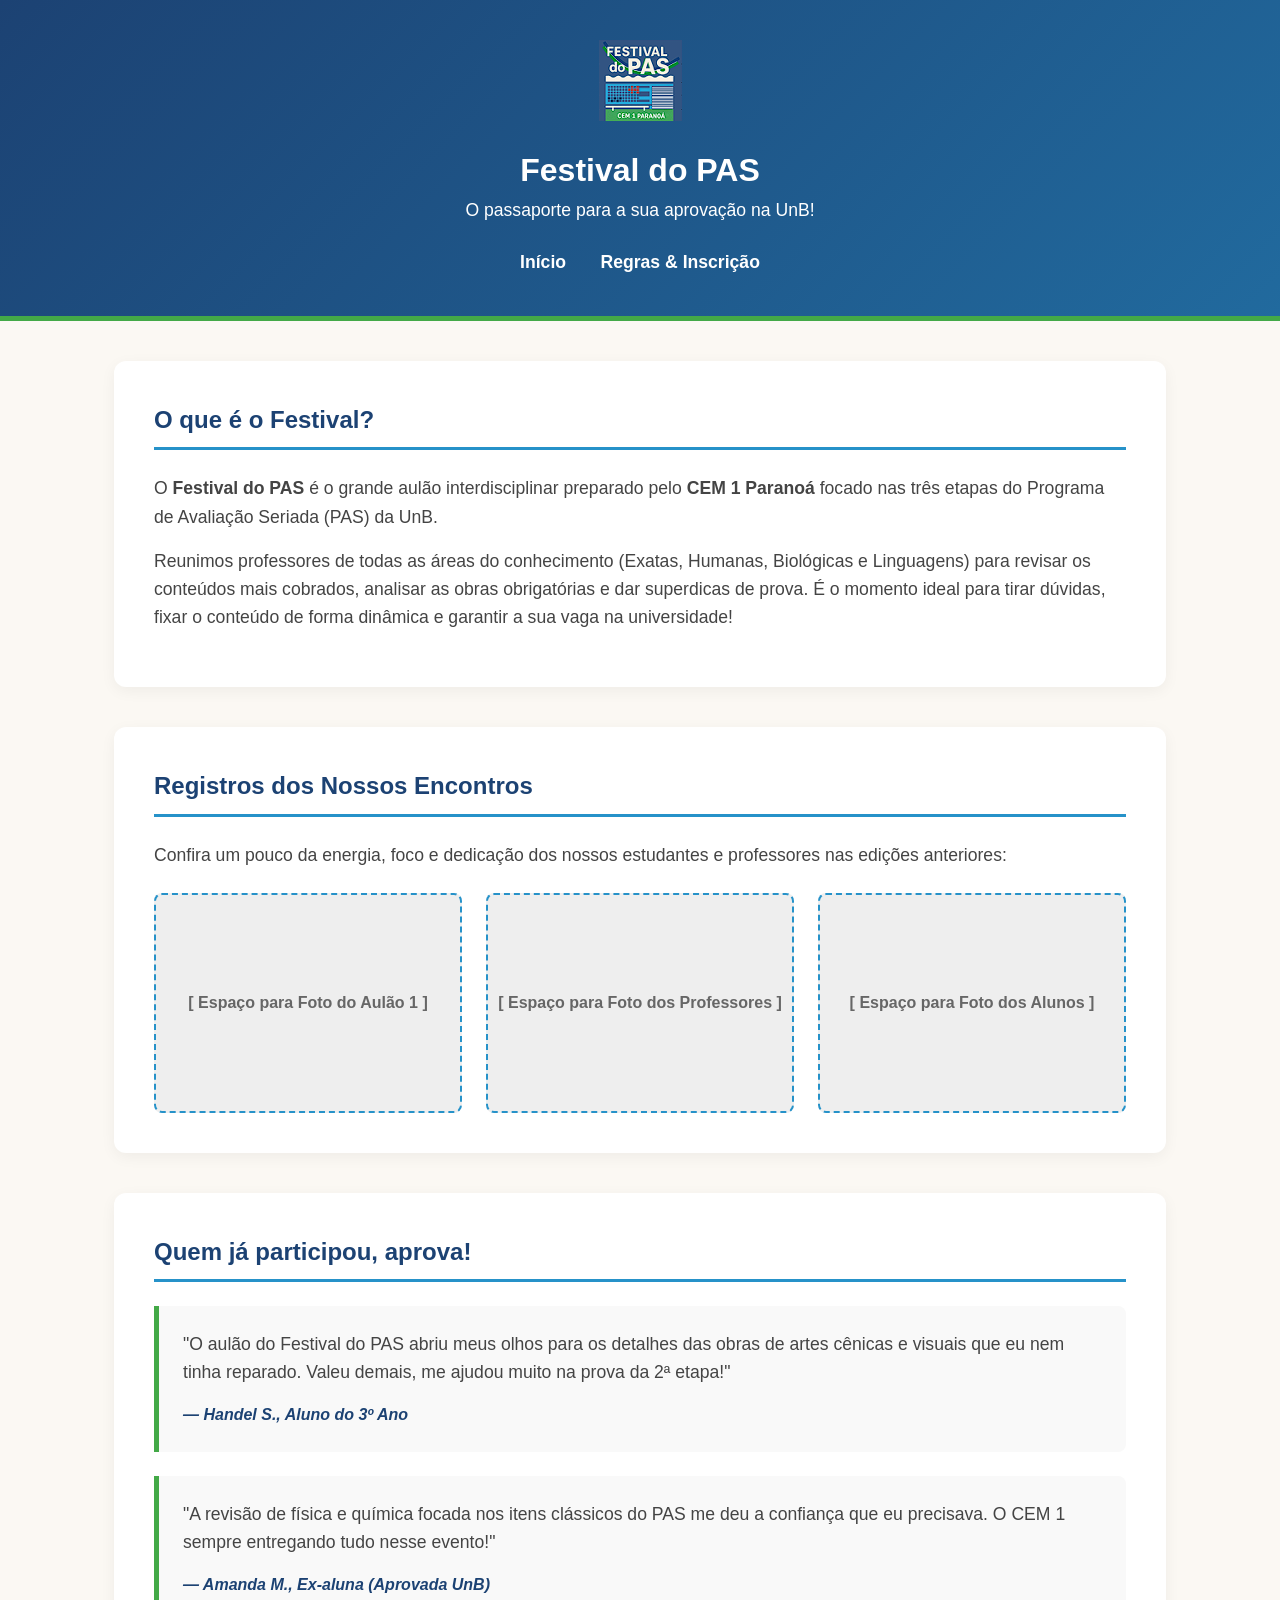
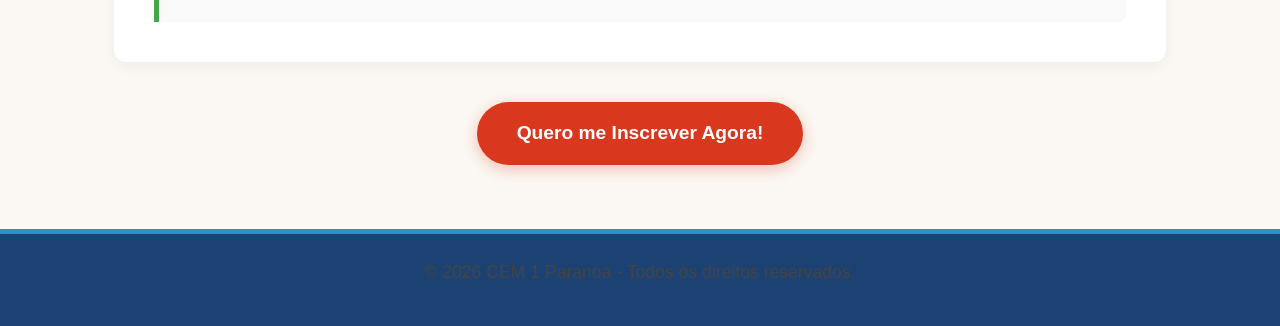
==== index.html @ 9ba29dab "Add files via upload" ====
<!DOCTYPE html>
<html lang="pt-br">
<head>
    <meta charset="UTF-8">
    <meta name="viewport" content="width=device-width, initial-scale=1.0">
    <title>Festival do PAS - CEM 1 Paranoá</title>
    <link rel="stylesheet" href="style.css">
</head>
<body>

    <header>
        <div class="logo-container">
            <img src="logo.png" alt="Logo Festival do PAS - CEM 1 Paranoá">
        </div>
        <h1>Festival do PAS</h1>
        <p style="color: white;">O passaporte para a sua aprovação na UnB!</p>
        <nav>
            <a href="index.html">Início</a>
            <a href="inscricao.html">Regras & Inscrição</a>
        </nav>
    </header>

    <div class="container">
        
        <section id="sobre" class="animar-entrada">
            <h2>O que é o Festival?</h2>
            <p>O <strong>Festival do PAS</strong> é o grande aulão interdisciplinar preparado pelo <strong>CEM 1 Paranoá</strong> focado nas três etapas do Programa de Avaliação Seriada (PAS) da UnB.</p>
            <p>Reunimos professores de todas as áreas do conhecimento (Exatas, Humanas, Biológicas e Linguagens) para revisar os conteúdos mais cobrados, analisar as obras obrigatórias e dar superdicas de prova. É o momento ideal para tirar dúvidas, fixar o conteúdo de forma dinâmica e garantir a sua vaga na universidade!</p>
        </section>

        <section id="fotos" class="animar-entrada">
            <h2>Registros dos Nossos Encontros</h2>
            <p>Confira um pouco da energia, foco e dedicação dos nossos estudantes e professores nas edições anteriores:</p>
            <div class="galeria">
                <div class="foto-card">[ Espaço para Foto do Aulão 1 ]</div>
                <div class="foto-card">[ Espaço para Foto dos Professores ]</div>
                <div class="foto-card">[ Espaço para Foto dos Alunos ]</div>
            </div>
        </section>

        <section id="relatos" class="animar-entrada">
            <h2>Quem já participou, aprova!</h2>
            <div class="relatos-container">
                <div class="relato-box">
                    <p>"O aulão do Festival do PAS abriu meus olhos para os detalhes das obras de artes cênicas e visuais que eu nem tinha reparado. Valeu demais, me ajudou muito na prova da 2ª etapa!"</p>
                    <em>— Handel S., Aluno do 3º Ano</em>
                </div>
                <div class="relato-box">
                    <p>"A revisão de física e química focada nos itens clássicos do PAS me deu a confiança que eu precisava. O CEM 1 sempre entregando tudo nesse evento!"</p>
                    <em>— Amanda M., Ex-aluna (Aprovada UnB)</em>
                </div>
            </div>
        </section>

        <div class="center-btn animar-entrada">
            <a href="inscricao.html" class="btn">Quero me Inscrever Agora!</a>
        </div>

    </div>

    <footer>
        <p>&copy; 2026 CEM 1 Paranoá - Todos os direitos reservados.</p>
    </footer>

    <script src="script.js"></script>
</body>
</html>
---- style.css ----
/* Paleta de Cores baseada na Logo do CEM 1 Paranoá */
:root {
    --azul-escuro: #1c4273;
    --azul-claro: #2692c9;
    --verde: #43a947;
    --vermelho: #d9381e;
    --bg-claro: #fbf8f3;
    --branco: #ffffff;
    --texto-escuro: #222222;
}

* {
    margin: 0;
    padding: 0;
    box-sizing: border-box;
    font-family: 'Segoe UI', Tahoma, Geneva, Verdana, sans-serif;
}

body {
    background-color: var(--bg-claro);
    color: var(--texto-escuro);
    line-height: 1.6;
    overflow-x: hidden; /* Evita barras de rolagem indesejadas nas animações */
}

/* Cabeçalho */
header {
    background: linear-gradient(-45deg, #1c4273, #2692c9, #1c4273);
    background-size: 400% 400%;
    animation: gradientBG 15s ease infinite; /* Gradiente que se move suavemente ao fundo */
    color: var(--branco);
    padding: 2.5rem 1.5rem;
    text-align: center;
    border-bottom: 5px solid var(--verde);
}

@keyframes gradientBG {
    0% { background-position: 0% 50%; }
    50% { background-position: 100% 50%; }
    100% { background-position: 0% 50%; }
}

.logo-container img {
    max-width: 180px;
    height: auto;
    margin-bottom: 1rem;
    transition: transform 0.5s cubic-bezier(0.175, 0.885, 0.32, 1.275);
}

.logo-container img:hover {
    transform: scale(1.08) rotate(2deg); /* Logo ganha vida ao passar o mouse */
}

nav {
    margin-top: 1.5rem;
}

nav a {
    color: var(--branco);
    text-decoration: none;
    margin: 0 15px;
    font-weight: bold;
    font-size: 1.1rem;
    position: relative;
    padding-bottom: 5px;
    transition: color 0.3s;
}

/* Linha dinâmica sob os links do menu */
nav a::after {
    content: '';
    position: absolute;
    width: 0;
    height: 3px;
    bottom: 0;
    left: 0;
    background-color: var(--verde);
    transition: width 0.3s ease;
}

nav a:hover::after {
    width: 100%;
}

nav a:hover {
    color: var(--branco);
}

/* Containers de Conteúdo */
.container {
    max-width: 1100px;
    margin: 2.5rem auto;
    padding: 0 1.5rem;
}

section {
    background: var(--branco);
    padding: 2.5rem;
    border-radius: 12px;
    box-shadow: 0 4px 15px rgba(0,0,0,0.05);
    margin-bottom: 2.5rem;
    transition: transform 0.3s ease, box-shadow 0.3s ease;
}

section:hover {
    box-shadow: 0 8px 25px rgba(0,0,0,0.1); /* Sombra mais profunda no hover */
}

h2 {
    color: var(--azul-escuro);
    margin-bottom: 1.5rem;
    border-bottom: 3px solid var(--azul-claro);
    padding-bottom: 0.5rem;
}

p {
    margin-bottom: 1rem;
    font-size: 1.1rem;
    color: #444;
}

/* Botões */
.btn {
    display: inline-block;
    background-color: var(--vermelho);
    color: var(--branco);
    padding: 1rem 2.5rem;
    text-decoration: none;
    font-weight: bold;
    font-size: 1.2rem;
    border-radius: 50px; /* Botão mais arredondado e moderno */
    text-align: center;
    transition: all 0.3s cubic-bezier(0.175, 0.885, 0.32, 1.275);
    box-shadow: 0 4px 15px rgba(217, 56, 30, 0.3);
}

.btn:hover {
    background-color: #b82e18;
    transform: translateY(-4px);
    box-shadow: 0 8px 25px rgba(217, 56, 30, 0.5);
}

.btn:active {
    transform: translateY(-1px);
}

.center-btn {
    text-align: center;
    margin-top: 2rem;
}

/* Seção de Fotos (Grid) */
.galeria {
    display: grid;
    grid-template-columns: repeat(auto-fit, minmax(280px, 1fr));
    gap: 1.5rem;
    margin-top: 1.5rem;
}

.foto-card {
    background: #eee;
    height: 220px;
    border-radius: 8px;
    display: flex;
    align-items: center;
    justify-content: center;
    color: #666;
    font-weight: bold;
    border: 2px dashed var(--azul-claro);
    transition: all 0.3s ease;
    cursor: pointer;
}

.foto-card:hover {
    background: #e2e8f0;
    transform: translateY(-5px);
    border-color: var(--azul-escuro);
    color: var(--azul-escuro);
}

/* Seção de Relatos */
.relatos-container {
    display: flex;
    flex-direction: column;
    gap: 1.5rem;
}

.relato-box {
    border-left: 5px solid var(--verde);
    background: #f9f9f9;
    padding: 1.5rem;
    border-radius: 0 8px 8px 0;
    transition: transform 0.3s ease;
}

.relato-box:hover {
    transform: translateX(5px); /* Desloca sutilmente para o lado */
}

.relato-box em {
    display: block;
    margin-top: 0.5rem;
    color: var(--azul-escuro);
    font-weight: bold;
}

/* Tabela de Horários */
table {
    width: 100%;
    border-collapse: collapse;
    margin: 1.5rem 0;
    border-radius: 8px;
    overflow: hidden;
    box-shadow: 0 2px 8px rgba(0,0,0,0.05);
}

th, td {
    padding: 14px;
    text-align: left;
    transition: background-color 0.2s;
}

th {
    background-color: var(--azul-escuro);
    color: var(--branco);
    border: none;
}

td {
    border-bottom: 1px solid #eee;
}

tr:nth-child(even) {
    background-color: #f8fafc;
}

tr:hover td {
    background-color: rgba(38, 146, 201, 0.1); /* Ilumina a linha da tabela sob o mouse */
}

/* Rodapé */
footer {
    background-color: var(--azul-escuro);
    color: var(--branco);
    text-align: center;
    padding: 1.5rem;
    margin-top: 4rem;
    border-top: 5px solid var(--azul-claro);
}

/* --- CLASSES DE ANIMAÇÃO PARA O JAVASCRIPT --- */
.animar-entrada {
    opacity: 0;
    transform: translateY(40px);
    transition: opacity 0.8s ease-out, transform 0.8s ease-out;
}

.animar-entrada.visivel {
    opacity: 1;
    transform: translateY(0);
}
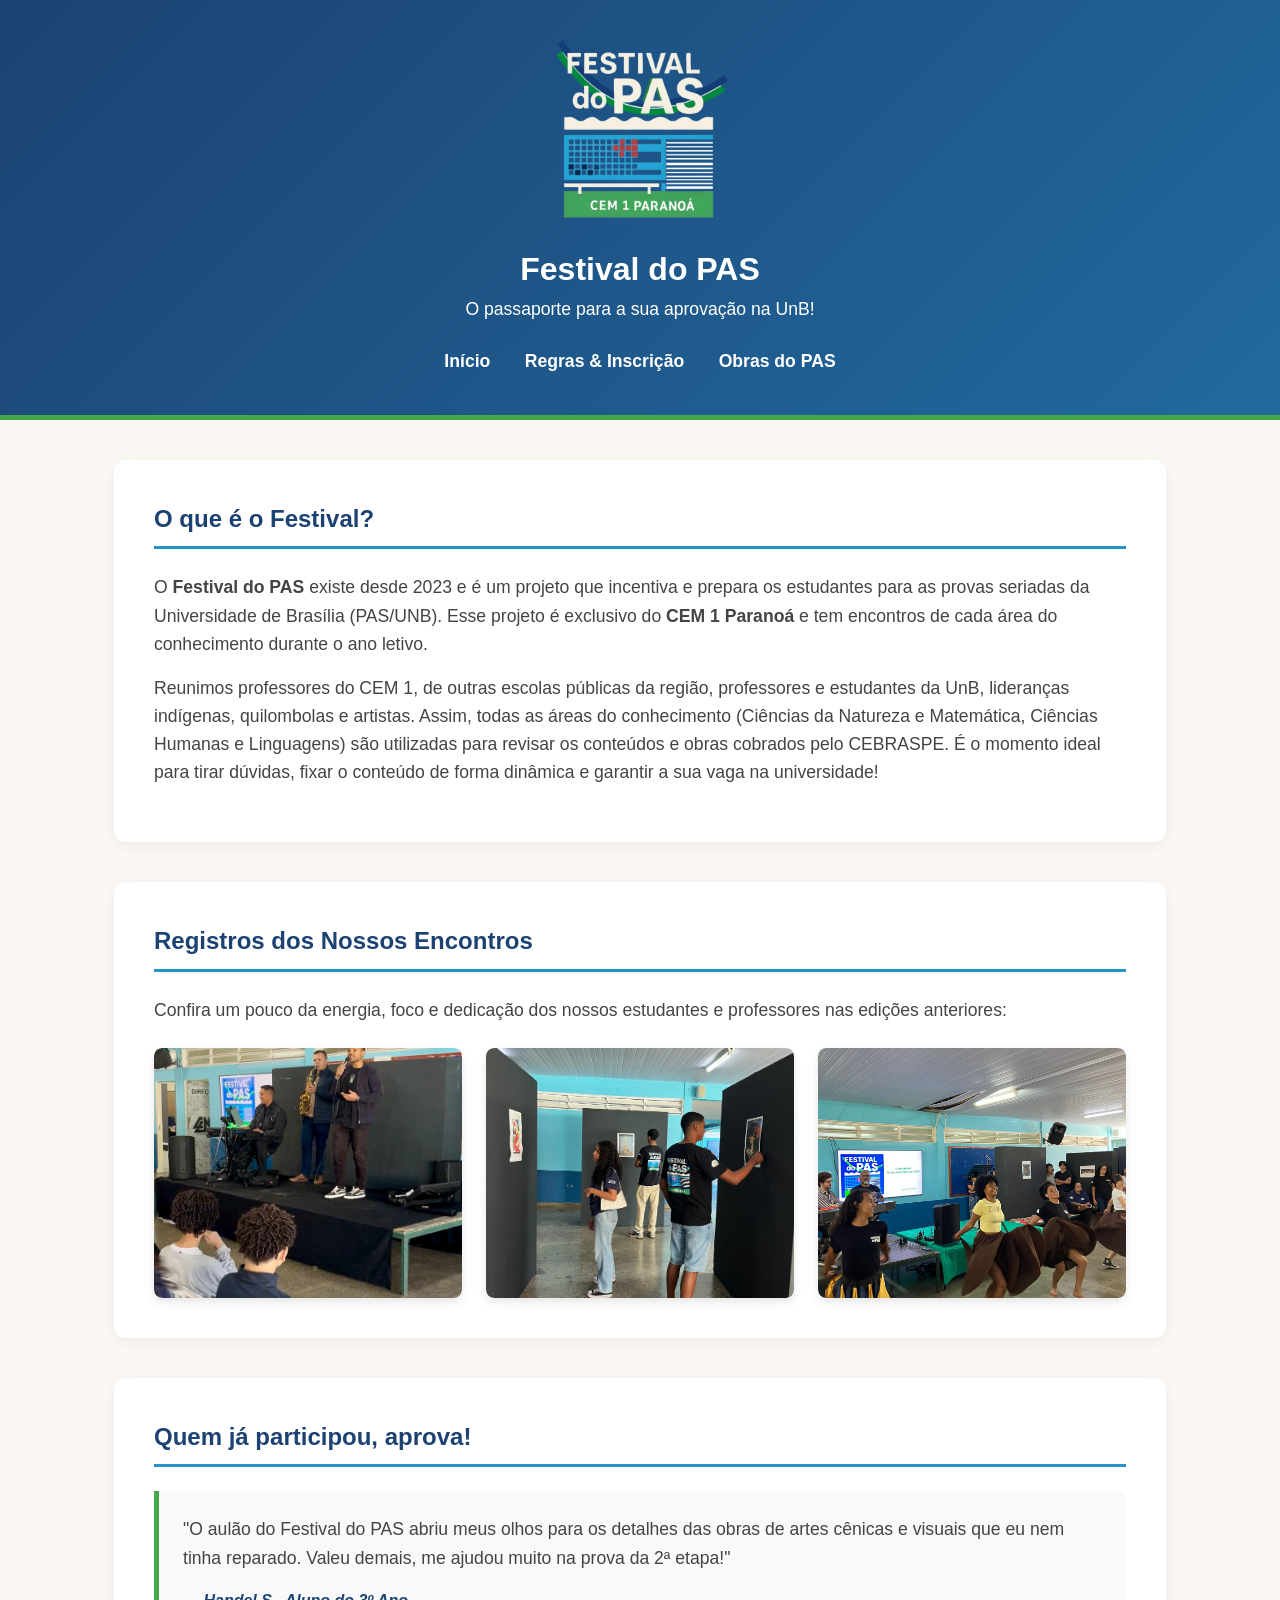
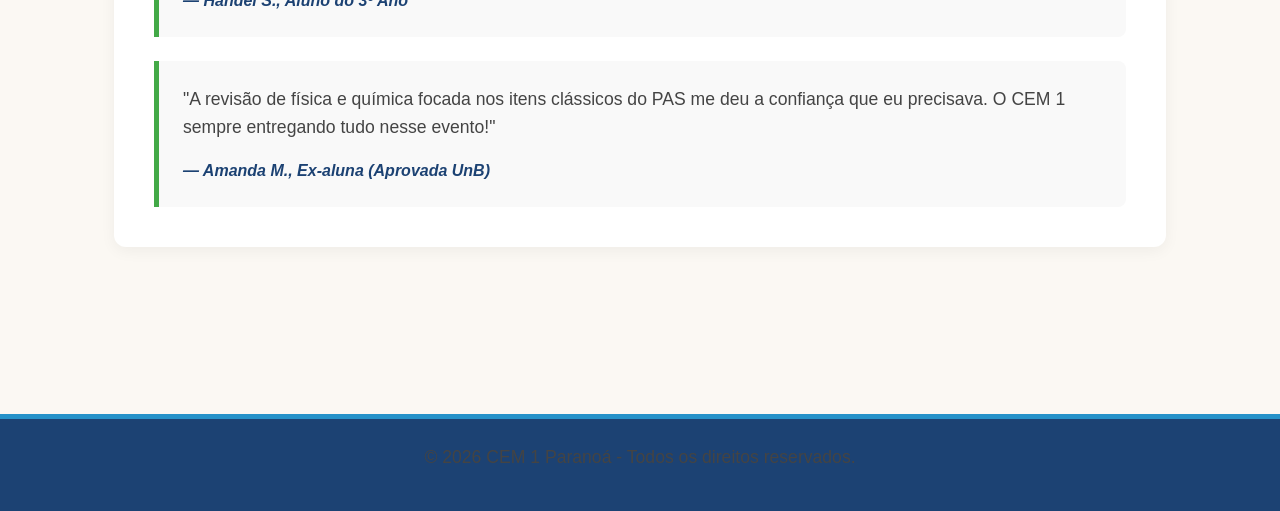
==== commit b725b90e: "Add files via upload" ====
--- a/index.html
+++ b/index.html
@@ -17,6 +17,7 @@
         <nav>
             <a href="index.html">Início</a>
             <a href="inscricao.html">Regras & Inscrição</a>
+            <a href="obras_pas.html">Obras do PAS</a>
         </nav>
     </header>
 
@@ -24,18 +25,15 @@
         
         <section id="sobre" class="animar-entrada">
             <h2>O que é o Festival?</h2>
-            <p>O <strong>Festival do PAS</strong> é o grande aulão interdisciplinar preparado pelo <strong>CEM 1 Paranoá</strong> focado nas três etapas do Programa de Avaliação Seriada (PAS) da UnB.</p>
-            <p>Reunimos professores de todas as áreas do conhecimento (Exatas, Humanas, Biológicas e Linguagens) para revisar os conteúdos mais cobrados, analisar as obras obrigatórias e dar superdicas de prova. É o momento ideal para tirar dúvidas, fixar o conteúdo de forma dinâmica e garantir a sua vaga na universidade!</p>
+            <p>O <strong>Festival do PAS</strong> existe desde 2023 e é um projeto que incentiva e prepara os estudantes para as provas seriadas da Universidade de Brasília (PAS/UNB). Esse projeto é exclusivo do <strong>CEM 1 Paranoá</strong> e tem encontros de cada área do conhecimento durante o ano letivo.</p>
+            <p>Reunimos professores do CEM 1, de outras escolas públicas da região, professores e estudantes da UnB, lideranças indígenas, quilombolas e artistas. Assim, todas as áreas do conhecimento (Ciências da Natureza e Matemática, Ciências Humanas e Linguagens) são utilizadas para revisar os conteúdos e obras cobrados pelo CEBRASPE. É o momento ideal para tirar dúvidas, fixar o conteúdo de forma dinâmica e garantir a sua vaga na universidade!</p>
         </section>
 
         <section id="fotos" class="animar-entrada">
             <h2>Registros dos Nossos Encontros</h2>
             <p>Confira um pouco da energia, foco e dedicação dos nossos estudantes e professores nas edições anteriores:</p>
-            <div class="galeria">
-                <div class="foto-card">[ Espaço para Foto do Aulão 1 ]</div>
-                <div class="foto-card">[ Espaço para Foto dos Professores ]</div>
-                <div class="foto-card">[ Espaço para Foto dos Alunos ]</div>
-            </div>
+            
+            <div class="galeria" id="galeria-fotos"></div>
         </section>
 
         <section id="relatos" class="animar-entrada">
--- a/style.css
+++ b/style.css
@@ -159,23 +159,20 @@
 
 .foto-card {
     background: #eee;
-    height: 220px;
+    height: 250px; /* Ajustado para padrão fixo */
     border-radius: 8px;
     display: flex;
     align-items: center;
     justify-content: center;
-    color: #666;
-    font-weight: bold;
-    border: 2px dashed var(--azul-claro);
+    overflow: hidden;
+    box-shadow: 0 4px 8px rgba(0,0,0,0.1);
     transition: all 0.3s ease;
     cursor: pointer;
 }
 
 .foto-card:hover {
-    background: #e2e8f0;
     transform: translateY(-5px);
-    border-color: var(--azul-escuro);
-    color: var(--azul-escuro);
+    box-shadow: 0 8px 16px rgba(0,0,0,0.15);
 }
 
 /* Seção de Relatos */
@@ -258,4 +255,16 @@
 .animar-entrada.visivel {
     opacity: 1;
     transform: translateY(0);
+}
+
+.foto-galeria {
+    width: 100%;       
+    height: 100%;     
+    object-fit: cover; /* Corta proporcionalmente sem distorcer */
+    border-radius: 8px; 
+    transition: transform 0.5s ease;
+}
+
+.foto-card:hover .foto-galeria {
+    transform: scale(1.04);
 }
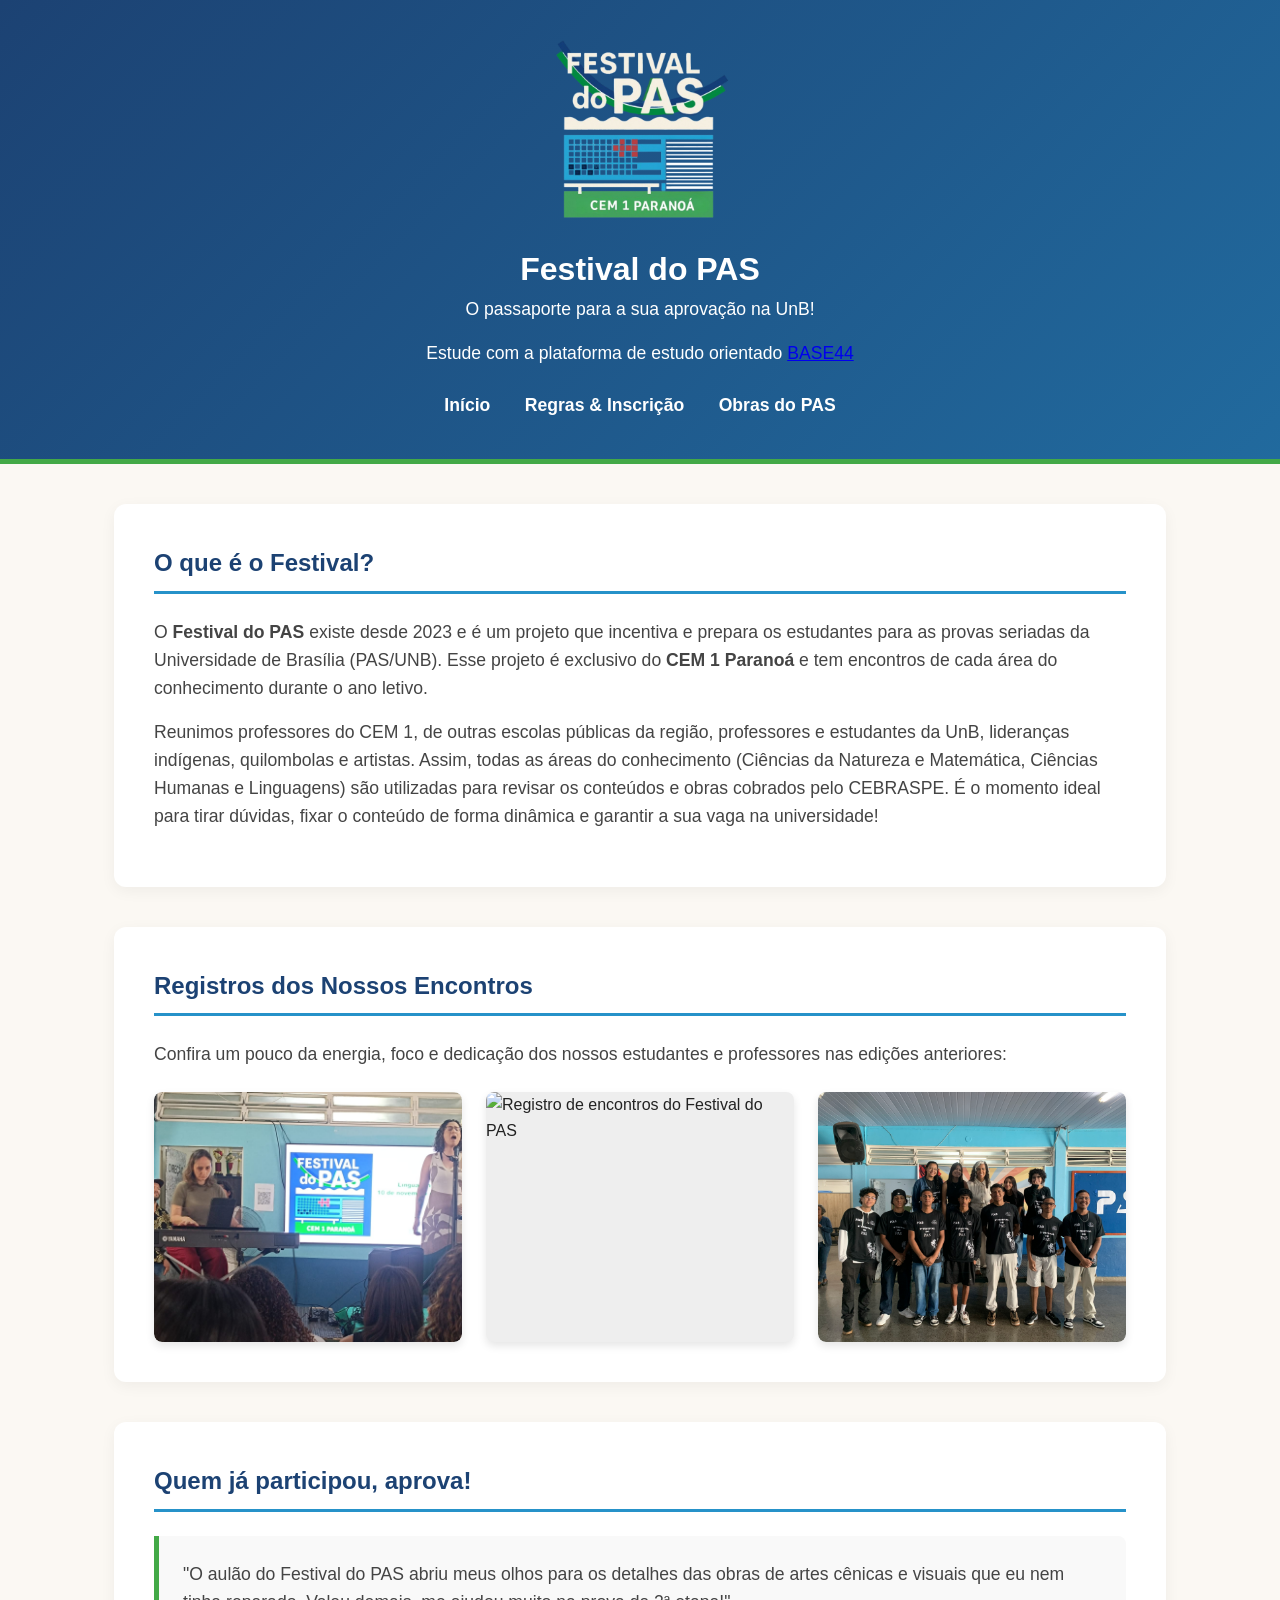
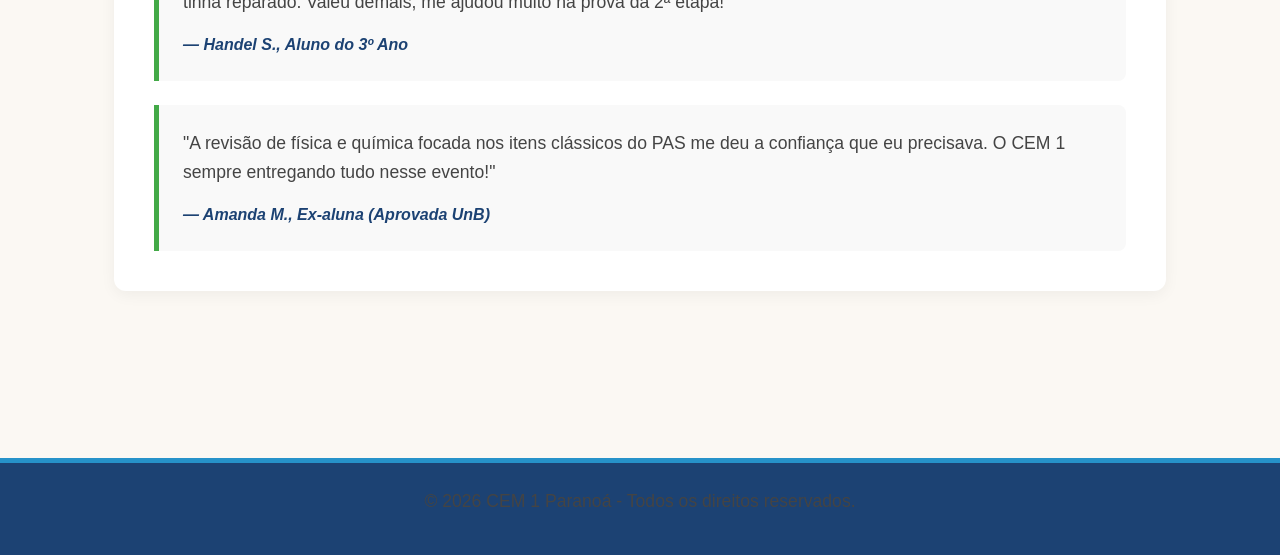
==== commit 6276256a: "Add files via upload" ====
--- a/index.html
+++ b/index.html
@@ -14,6 +14,7 @@
         </div>
         <h1>Festival do PAS</h1>
         <p style="color: white;">O passaporte para a sua aprovação na UnB!</p>
+        <p style="color: white;">Estude com a plataforma de estudo orientado <a href="https://educonectado.base44.app/Home">BASE44</a></p> 
         <nav>
             <a href="index.html">Início</a>
             <a href="inscricao.html">Regras & Inscrição</a>
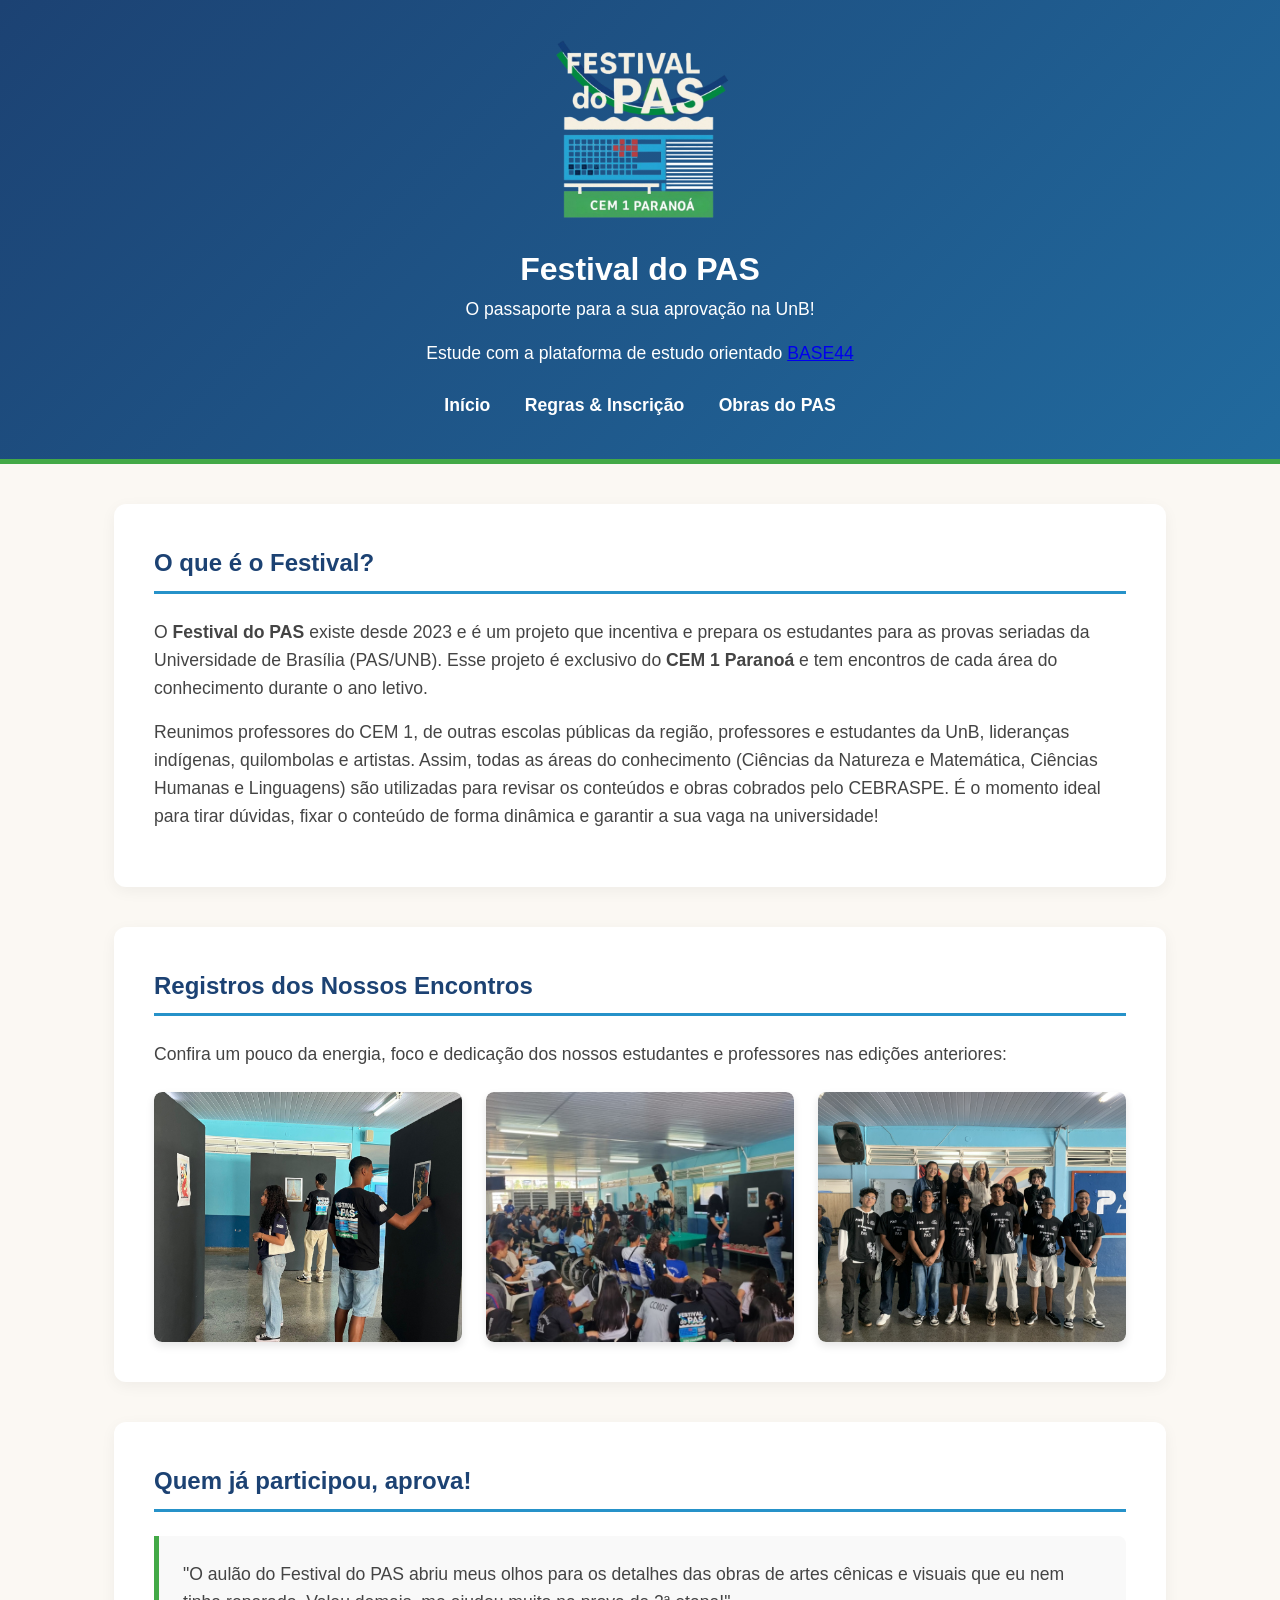
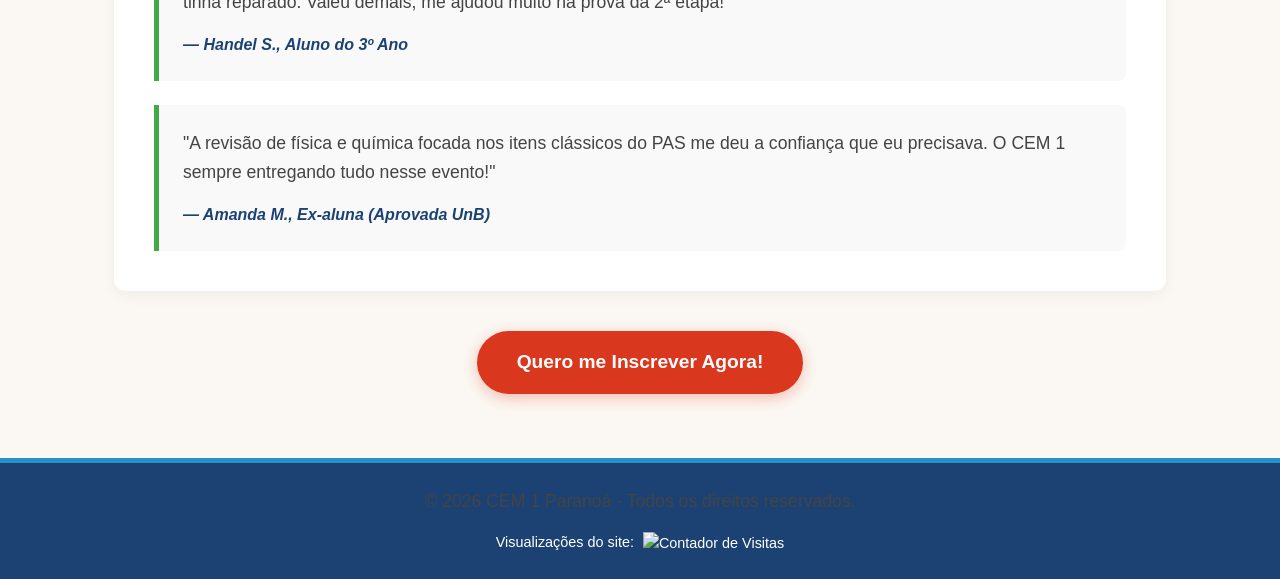
==== commit 7a830a2e: "Add files via upload" ====
--- a/index.html
+++ b/index.html
@@ -59,6 +59,12 @@
 
     <footer>
         <p>&copy; 2026 CEM 1 Paranoá - Todos os direitos reservados.</p>
+        
+        <!-- Contador de Visitas via API Externa -->
+        <div style="margin-top: 15px; font-size: 0.9rem;">
+            <span>Visualizações do site: </span>
+            <img src="https://api.visitorbadge.io/api/visitors?path=cem1paranoa.festivaldopas&label=VISITAS&countColor=%2343a947&style=flat" alt="Contador de Visitas" style="vertical-align: middle; margin-left: 5px;" />
+        </div>
     </footer>
 
     <script src="script.js"></script>
--- a/style.css
+++ b/style.css
@@ -34,6 +34,15 @@
     border-bottom: 5px solid var(--verde);
 }
 
+.header-subtitle {
+    color: var(--branco);
+}
+
+.link-base44 {
+    color: var(--verde);
+    text-decoration: underline;
+}
+
 @keyframes gradientBG {
     0% { background-position: 0% 50%; }
     50% { background-position: 100% 50%; }
@@ -64,6 +73,10 @@
     position: relative;
     padding-bottom: 5px;
     transition: color 0.3s;
+}
+
+nav a.nav-active {
+    border-bottom: 3px solid var(--verde);
 }
 
 /* Linha dinâmica sob os links do menu */
@@ -267,4 +280,96 @@
 
 .foto-card:hover .foto-galeria {
     transform: scale(1.04);
+}
+
+/* --- ESTILOS ADICIONADOS DE REGRAS, TABELAS E CARDS DE INSCRICÃO --- */
+.regras-box {
+    background-color: #fff8e1;
+    border-left: 5px solid var(--vermelho);
+    padding: 1.5rem;
+    border-radius: 8px;
+    margin-bottom: 2rem;
+}
+
+.regras-box h3 {
+    color: var(--vermelho);
+    margin-bottom: 0.8rem;
+}
+
+.regras-list {
+    list-style: none;
+    padding-left: 0;
+}
+
+.regras-list li {
+    position: relative;
+    padding-left: 1.8rem;
+    margin-bottom: 0.6rem;
+    font-weight: 500;
+}
+
+.regras-list li::before {
+    content: "📌";
+    position: absolute;
+    left: 0;
+    top: 0;
+}
+
+.horarios-info {
+    display: grid;
+    grid-template-columns: repeat(auto-fit, minmax(220px, 1fr));
+    gap: 1rem;
+    margin: 1.5rem 0;
+}
+
+.horario-card {
+    background: #f0f4f8;
+    border-top: 4px solid var(--azul-claro);
+    padding: 1rem;
+    border-radius: 6px;
+    text-align: center;
+}
+
+.horario-card h4 {
+    color: var(--azul-escuro);
+    font-size: 1.1rem;
+}
+
+.horario-card p {
+    margin-bottom: 0;
+    font-weight: bold;
+    color: var(--verde);
+}
+
+.oficina-link {
+    display: inline-block;
+    background-color: var(--azul-claro);
+    color: var(--branco);
+    padding: 0.5rem 0.8rem;
+    border-radius: 6px;
+    text-decoration: none;
+    font-size: 0.9rem;
+    font-weight: bold;
+    transition: background 0.2s, transform 0.2s;
+    margin-top: 0.3rem;
+}
+
+.oficina-link:hover {
+    background-color: var(--azul-escuro);
+    transform: translateY(-2px);
+}
+
+.status-pendente {
+    display: inline-block;
+    background-color: #e0e0e0;
+    color: #666;
+    padding: 0.4rem 0.7rem;
+    border-radius: 6px;
+    font-size: 0.85rem;
+    font-style: italic;
+}
+
+.table-responsive {
+    width: 100%;
+    overflow-x: auto;
 }
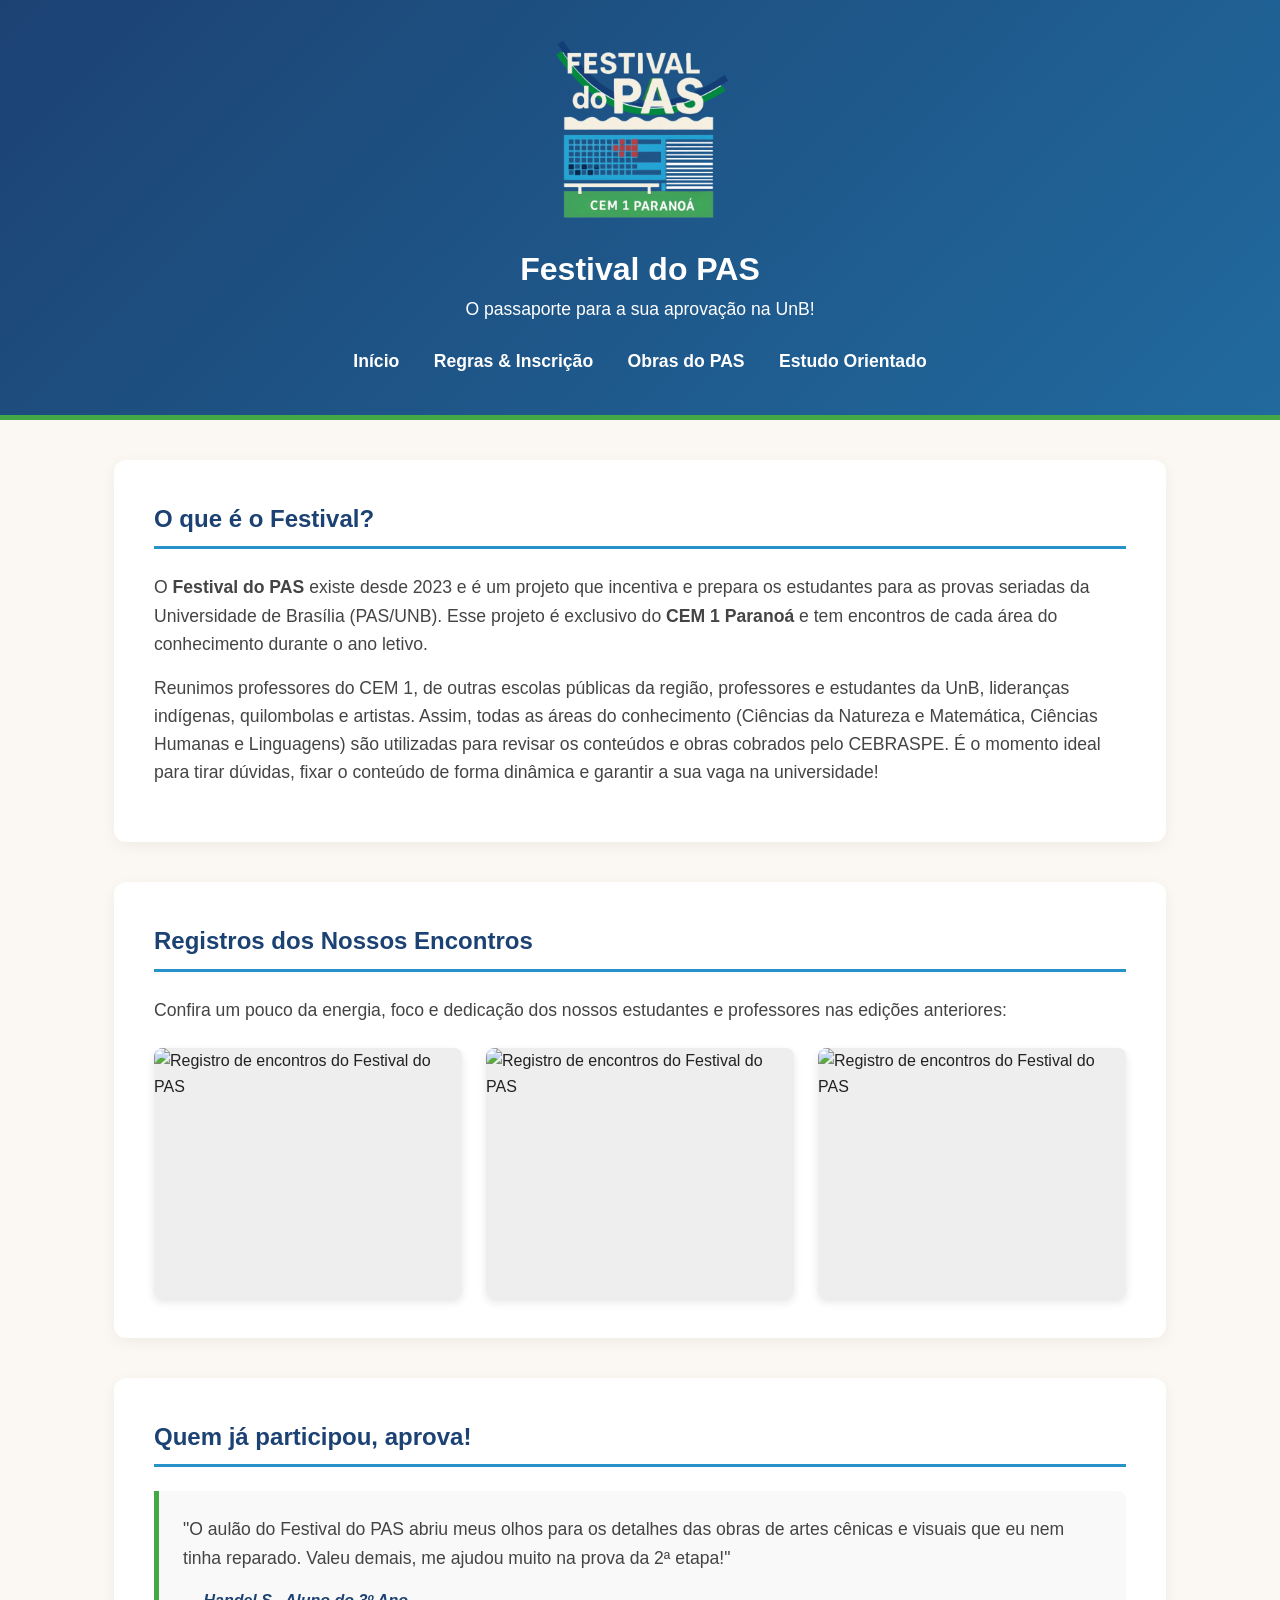
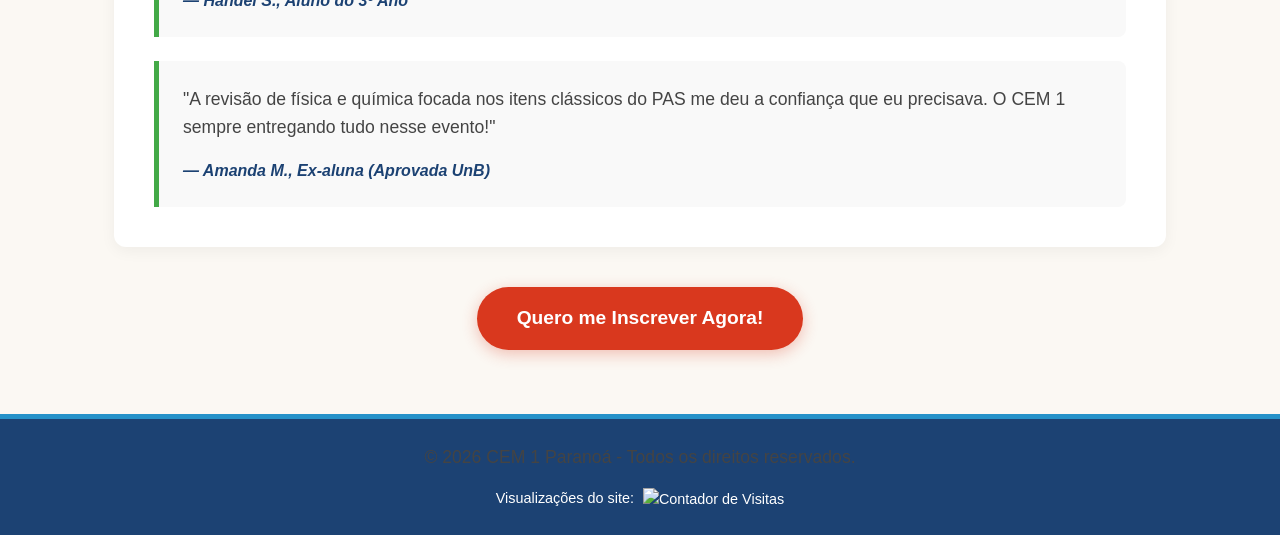
==== commit e0b4fbb0: "Update index.html" ====
--- a/index.html
+++ b/index.html
@@ -14,11 +14,11 @@
         </div>
         <h1>Festival do PAS</h1>
         <p style="color: white;">O passaporte para a sua aprovação na UnB!</p>
-        <p style="color: white;">Estude com a plataforma de estudo orientado <a href="https://educonectado.base44.app/Home">BASE44</a></p> 
         <nav>
             <a href="index.html">Início</a>
             <a href="inscricao.html">Regras & Inscrição</a>
             <a href="obras_pas.html">Obras do PAS</a>
+            <a href="https://educonectado.base44.app/" target="_blank">Estudo Orientado</a>
         </nav>
     </header>
 
@@ -69,4 +69,4 @@
 
     <script src="script.js"></script>
 </body>
-</html>+</html>
